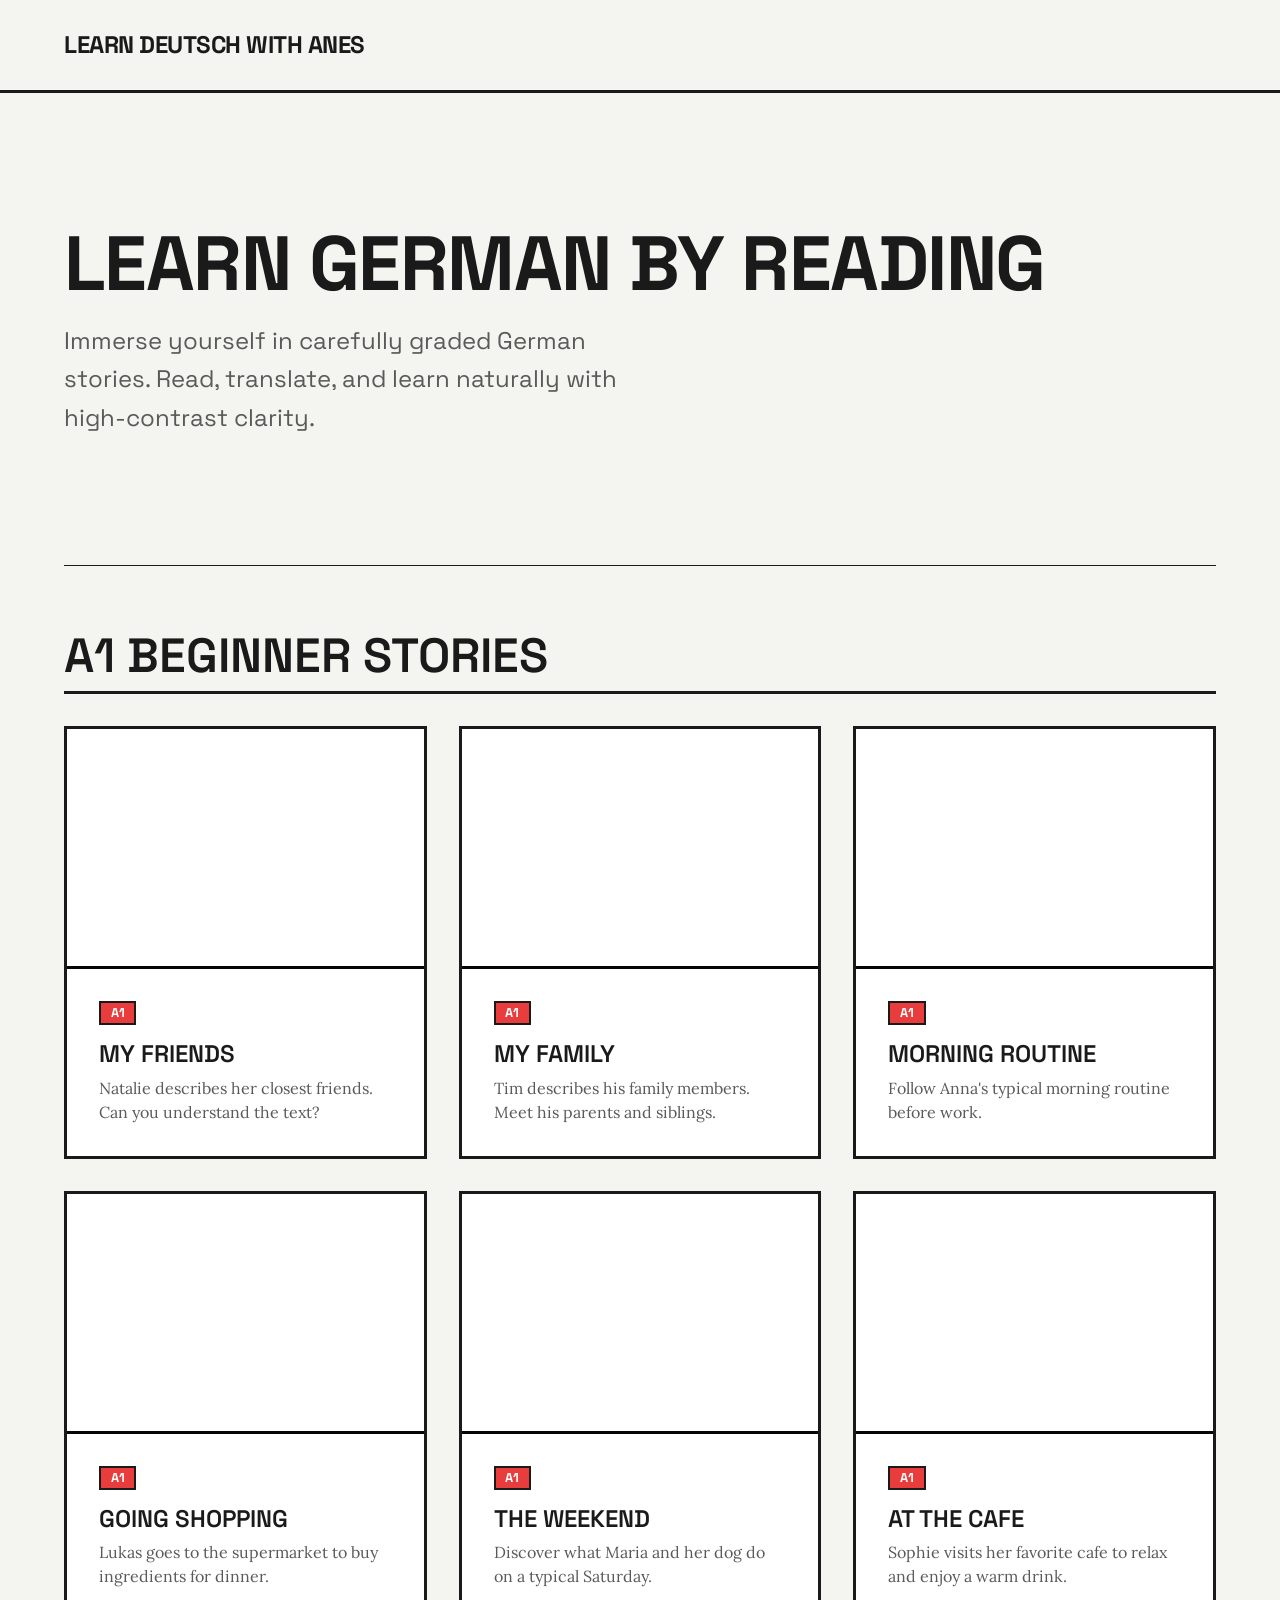
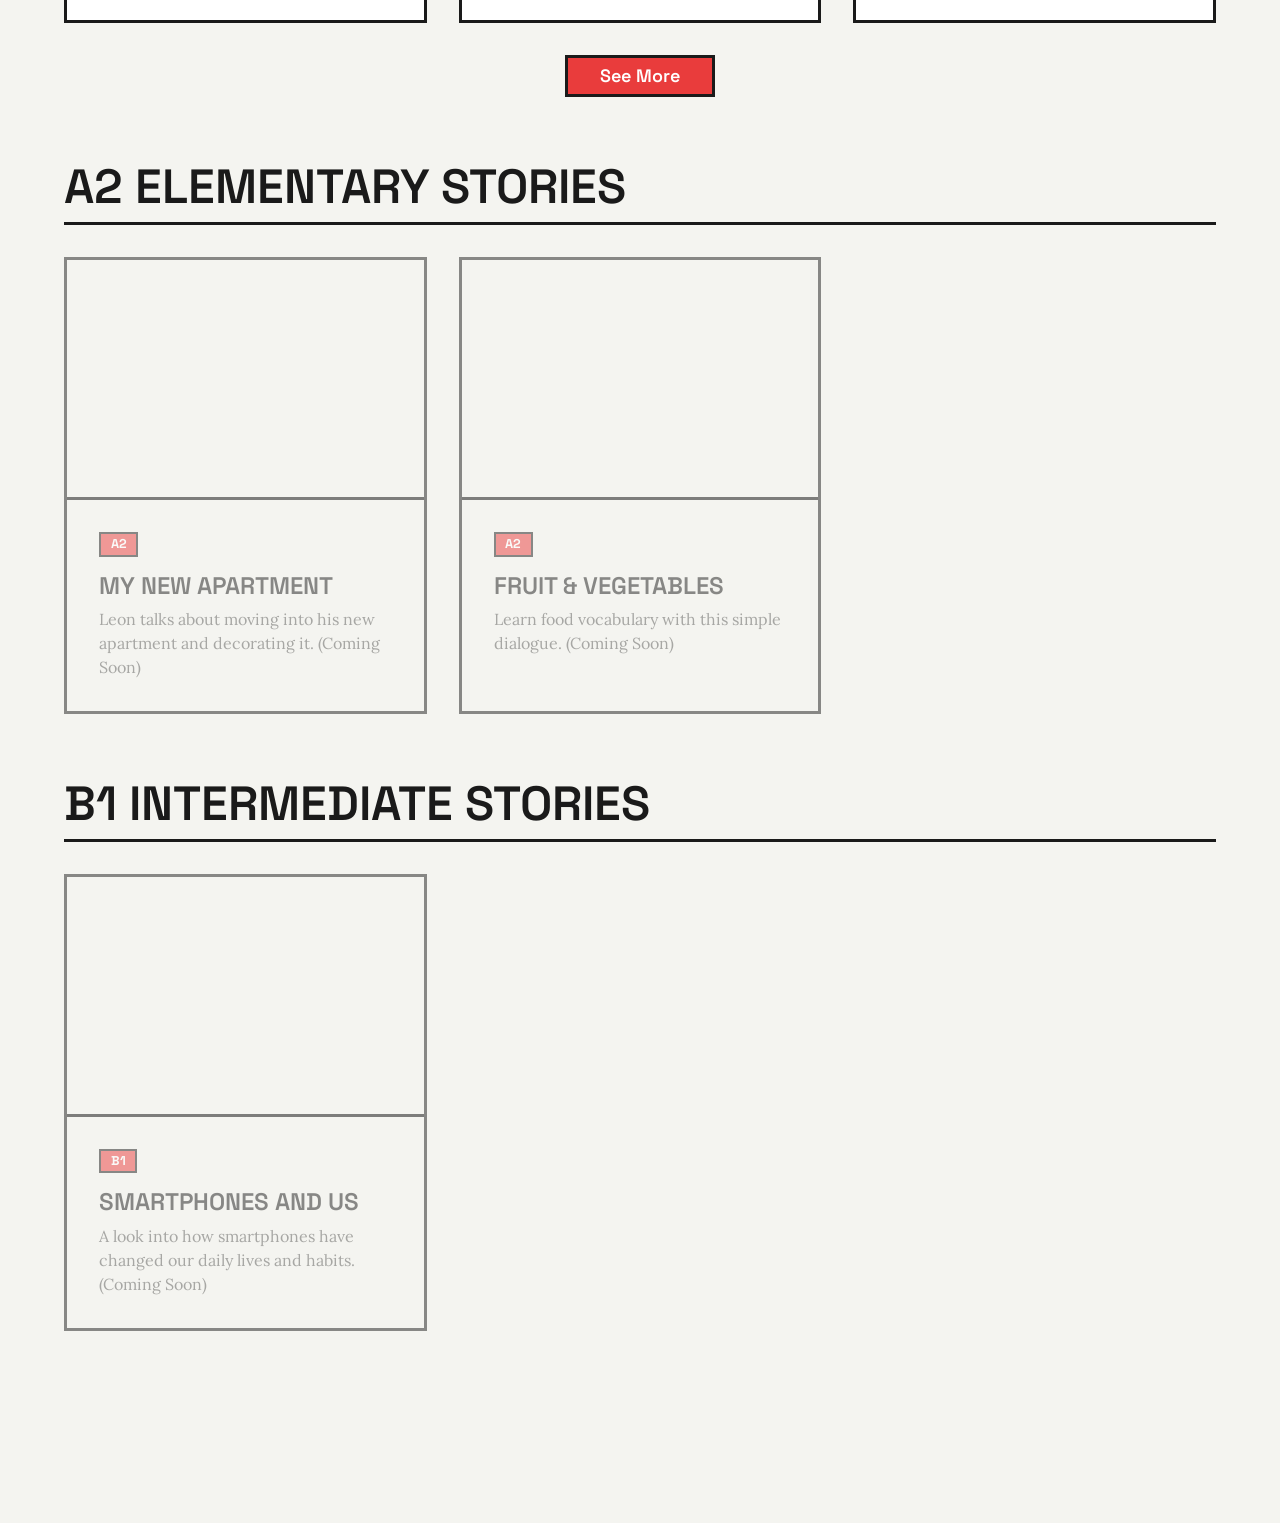
==== index.html @ e1761f2a "Initial commit" ====
<!DOCTYPE html>
<html lang="en">

<head>
    <meta charset="UTF-8">
    <meta name="viewport" content="width=device-width, initial-scale=1.0">
    <title>Learn Deutsch With Anes - Neo-Bauhaus Reading</title>
    <link rel="stylesheet" href="css/styles.css">
</head>

<body>
    <nav class="navbar">
        <a href="index.html" class="brand-logo">Learn Deutsch With Anes</a>
        <div class="nav-links">
            <!-- PDF button removed -->
        </div>
    </nav>

    <main>
        <section class="hero">
            <h1>Learn German by Reading</h1>
            <p>Immerse yourself in carefully graded German stories. Read, translate, and learn naturally with
                high-contrast clarity.</p>
        </section>

        <!-- Categories will be dynamically injected here by home.js -->
        <div id="categories-container"></div>
    </main>

    <script src="js/data.js"></script>
    <script src="js/home.js"></script>
</body>

</html>
---- css/styles.css ----
@import url('https://fonts.googleapis.com/css2?family=Lora:ital,wght@0,400;0,600;1,400&family=Space+Grotesk:wght@400;600;700&display=swap');

:root {
    /* Color System */
    --base: #F4F4F0;
    --text-primary: #1A1A1A;
    --text-secondary: #5A5A58;
    --accent: #E93C3C;
    --accent-hover: #1A1A1A;
    --surface: #FFFFFF;
    --border-dark: #1A1A1A;

    /* Variables for Quiz Results */
    --correct-bg: #E8F5E9;
    --correct-text: #2E7D32;
    --wrong-bg: #FFEBEE;
    --wrong-text: #C62828;

    /* Grid & Spacing */
    --space-xs: 0.5rem;
    --space-sm: 1rem;
    --space-md: 2rem;
    --space-lg: 4rem;
    --space-xl: 8rem;

    /* Borders */
    --border-thick: 3px solid var(--border-dark);
    --border-thin: 1px solid var(--border-dark);

    /* Transitions */
    --transition-snappy: all 0.2s cubic-bezier(0.2, 0, 0, 1);
}

/* Reset & Normalize */
* {
    margin: 0;
    padding: 0;
    box-sizing: border-box;
}

body {
    background-color: var(--base);
    color: var(--text-primary);
    font-family: 'Lora', serif;
    font-size: 1.125rem;
    line-height: 1.6;
    overflow-x: hidden;
}

/* Typography Overrides */
h1,
h2,
h3,
h4,
h5,
h6,
.brand-logo,
.badge,
.btn,
.nav-links {
    font-family: 'Space Grotesk', sans-serif;
    line-height: 1.1;
}

h1 {
    font-size: clamp(3rem, 6vw, 5rem);
    font-weight: 700;
    letter-spacing: -0.02em;
    margin-bottom: var(--space-sm);
    text-transform: uppercase;
}

h2 {
    font-size: clamp(2rem, 4vw, 3rem);
    font-weight: 600;
    border-bottom: var(--border-thick);
    padding-bottom: var(--space-xs);
    margin-bottom: var(--space-md);
    text-transform: uppercase;
}

h3 {
    font-size: 1.5rem;
    font-weight: 600;
    text-transform: uppercase;
}

p {
    color: var(--text-secondary);
}

a {
    color: inherit;
    text-decoration: none;
}

/* Layout & Structure */
.navbar {
    display: flex;
    justify-content: space-between;
    align-items: center;
    padding: var(--space-md) 5%;
    border-bottom: var(--border-thick);
    background: var(--base);
    position: sticky;
    top: 0;
    z-index: 100;
}

.brand-logo {
    font-family: 'Space Grotesk', sans-serif !important;
    font-size: 1.5rem;
    font-weight: 700;
    letter-spacing: -0.5px;
    text-transform: uppercase;
}

.nav-links {
    display: flex;
    gap: var(--space-sm);
    align-items: center;
}

.nav-links a {
    font-family: 'Space Grotesk', sans-serif !important;
    font-weight: 600;
    font-size: 1rem;
    text-transform: uppercase;
    transition: var(--transition-snappy);
    position: relative;
}

.nav-links a:hover {
    color: var(--accent);
}

main {
    max-width: 1400px;
    margin: 0 auto;
    padding: 0 5% var(--space-xl);
}

/* Hero Section */
.hero {
    padding: var(--space-xl) 0;
    border-bottom: var(--border-thin);
    margin-bottom: var(--space-lg);
}

.hero p {
    font-size: 1.5rem;
    max-width: 600px;
    font-family: 'Space Grotesk', sans-serif;
}

/* Story Grid & Cards */
.story-category {
    margin-bottom: var(--space-lg);
}

.story-grid {
    display: grid;
    grid-template-columns: repeat(auto-fill, minmax(320px, 1fr));
    gap: var(--space-md);
}

.story-card {
    background: var(--surface);
    border: var(--border-thick);
    position: relative;
    transition: var(--transition-snappy);
    display: flex;
    flex-direction: column;
}

.story-card:hover {
    transform: translate(-4px, -4px);
    box-shadow: 8px 8px 0px var(--border-dark);
}

.story-card.disabled {
    pointer-events: none;
    opacity: 0.5;
    background: var(--base);
}

.story-image {
    width: 100%;
    height: 240px;
    background-size: cover;
    background-position: center;
    border-bottom: var(--border-thick);
    filter: grayscale(100%) contrast(1.2);
    transition: var(--transition-snappy);
}

.story-card:hover .story-image {
    filter: grayscale(0%) contrast(1);
}

.story-info {
    padding: var(--space-md);
    flex-grow: 1;
    display: flex;
    flex-direction: column;
}

.badge {
    background: var(--accent);
    color: var(--surface);
    padding: 0.2rem 0.6rem;
    font-size: 0.8rem;
    font-weight: 700;
    align-self: flex-start;
    margin-bottom: var(--space-sm);
    border: 2px solid var(--border-dark);
}

.story-info h3 {
    margin-bottom: var(--space-xs);
}

.story-info p {
    font-family: 'Lora', serif;
    font-size: 1rem;
    line-height: 1.5;
}

/* Button Styles */
.btn {
    display: inline-block;
    padding: var(--space-xs) var(--space-md);
    font-weight: 600;
    color: var(--surface);
    background-color: var(--accent);
    border: var(--border-thick);
    transition: var(--transition-snappy);
    cursor: pointer;
}

.btn:hover {
    background-color: var(--accent-hover);
    transform: translate(-2px, -2px);
    box-shadow: 4px 4px 0px var(--border-dark);
}

.btn-outline {
    background-color: transparent;
    color: var(--border-dark);
}

.btn-outline:hover {
    background-color: var(--border-dark);
    color: var(--surface);
}

.see-more-container {
    text-align: center;
    margin-top: var(--space-md);
}

/* Story Detail Page View */
.story-container {
    max-width: 800px;
    margin: var(--space-lg) auto;
}

.story-header {
    text-align: center;
    margin-bottom: var(--space-lg);
}

.story-header .badge {
    margin: 0 auto var(--space-sm);
    display: inline-block;
}

.story-content {
    font-size: 1.25rem;
    line-height: 1.8;
    color: var(--text-primary);
    background: var(--surface);
    padding: var(--space-lg);
    border: var(--border-thick);
    box-shadow: 8px 8px 0px var(--border-dark);
    margin-bottom: var(--space-lg);
}

.story-content p {
    margin-bottom: var(--space-md);
    font-size: inherit;
    color: inherit;
    position: relative;
}

.story-content p:last-child {
    margin-bottom: 0;
}

/* Interactive Translation Styling */
.translatable {
    cursor: pointer;
    background-image: linear-gradient(to right, var(--text-primary) 50%, rgba(255, 255, 255, 0) 0%);
    background-position: bottom;
    background-size: 6px 2px;
    background-repeat: repeat-x;
    transition: var(--transition-snappy);
    user-select: none;
    -webkit-tap-highlight-color: transparent;
}

.translatable:hover {
    background-color: rgba(233, 60, 60, 0.1);
}

/* Tooltip Redesign */
.translation-tooltip {
    position: absolute;
    background: var(--border-dark);
    color: var(--surface);
    font-family: 'Space Grotesk', sans-serif;
    padding: 0.8rem 1.2rem;
    font-size: 1rem;
    line-height: 1.4;
    border: 2px solid var(--accent);
    z-index: 1000;
    max-width: 320px;
    opacity: 0;
    pointer-events: none;
    transition: opacity 0.15s;
}

.translation-tooltip.visible {
    opacity: 1;
}

.translation-tooltip::after {
    content: '';
    position: absolute;
    top: 100%;
    left: 50%;
    margin-left: -8px;
    border-width: 8px;
    border-style: solid;
    border-color: var(--accent) transparent transparent transparent;
}

/* Loading Dots */
.loading-dots:after {
    content: '.';
    animation: dots 1.5s steps(5, end) infinite;
}

@keyframes dots {

    0%,
    20% {
        color: rgba(0, 0, 0, 0);
        text-shadow: .25em 0 0 rgba(0, 0, 0, 0), .5em 0 0 rgba(0, 0, 0, 0);
    }

    40% {
        color: white;
        text-shadow: .25em 0 0 rgba(0, 0, 0, 0), .5em 0 0 rgba(0, 0, 0, 0);
    }

    60% {
        text-shadow: .25em 0 0 white, .5em 0 0 rgba(0, 0, 0, 0);
    }

    80%,
    100% {
        text-shadow: .25em 0 0 white, .5em 0 0 white;
    }
}

/* Interactive Sections (Quiz & Vocab) */
.interactive-section {
    margin-top: var(--space-xl);
    display: none;
}

.interactive-section h2 {
    font-size: 2rem;
    text-align: left;
    border-bottom: var(--border-thin);
    margin-bottom: var(--space-md);
}

/* Quiz UI Restyle */
.quiz-section {
    max-width: 800px;
}

.quiz-card {
    background: var(--surface);
    padding: var(--space-md);
    border: var(--border-thick);
    margin-bottom: var(--space-md);
}

.quiz-question {
    font-family: 'Space Grotesk', sans-serif;
    font-size: 1.25rem;
    font-weight: 600;
    margin-bottom: var(--space-sm);
}

.quiz-options {
    display: grid;
    gap: var(--space-xs);
}

.quiz-option {
    font-family: 'Lora', serif;
    padding: 1rem 1.5rem;
    border: var(--border-thin);
    background: transparent;
    font-size: 1rem;
    text-align: left;
    cursor: pointer;
    transition: var(--transition-snappy);
    color: var(--text-primary);
}

.quiz-option:hover:not(:disabled) {
    background: var(--text-primary);
    color: var(--surface);
}

.quiz-option.correct {
    background: var(--correct-bg);
    border-color: var(--correct-text);
    color: var(--correct-text);
    font-weight: 700;
}

.quiz-option.wrong {
    background: var(--wrong-bg);
    border-color: var(--wrong-text);
    color: var(--wrong-text);
}

.quiz-feedback {
    margin-top: var(--space-sm);
    padding: var(--space-sm);
    font-family: 'Space Grotesk', sans-serif;
    font-weight: 600;
    display: none;
    border: 2px solid transparent;
}

.quiz-feedback.success {
    display: block;
    background: var(--correct-bg);
    color: var(--correct-text);
    border-color: var(--correct-text);
}

.quiz-feedback.error {
    display: block;
    background: var(--wrong-bg);
    color: var(--wrong-text);
    border-color: var(--wrong-text);
}

/* Vocabulary Grid */
.vocab-grid {
    display: grid;
    grid-template-columns: repeat(auto-fill, minmax(280px, 1fr));
    gap: var(--space-sm);
}

.vocab-item {
    display: flex;
    justify-content: space-between;
    padding: var(--space-sm);
    background: var(--surface);
    border: var(--border-thick);
    transition: var(--transition-snappy);
    font-family: 'Space Grotesk', sans-serif;
}

.vocab-item:hover {
    transform: translate(-2px, -2px);
    box-shadow: 2px 2px 0px var(--border-dark);
}

.vocab-de {
    font-weight: 700;
    color: var(--text-primary);
}

.vocab-en {
    color: var(--text-secondary);
}

/* Animations */
@keyframes fadeIn {
    from {
        opacity: 0;
        transform: translateY(10px);
    }

    to {
        opacity: 1;
        transform: translateY(0);
    }
}

.fade-in {
    animation: fadeIn 0.4s ease-out forwards;
}

/* Responsive */
@media (max-width: 768px) {
    h1 {
        font-size: 2.5rem;
    }

    .story-content {
        padding: var(--space-md);
    }
}

/* Print Styles */
@media print {
    body {
        background-color: #fff;
    }

    .navbar,
    .quiz-section,
    .vocabulary-section,
    .translation-tooltip,
    .btn {
        display: none !important;
    }

    .story-container {
        margin: 0rem auto;
        max-width: none;
        box-shadow: none;
        border: none;
    }

    h1 {
        font-size: 24pt;
        margin-top: 0;
    }

    .story-content {
        font-size: 14pt;
        line-height: 1.6;
        box-shadow: none;
        border: none;
        padding: 0;
    }

    .translatable {
        background-image: none;
    }
}
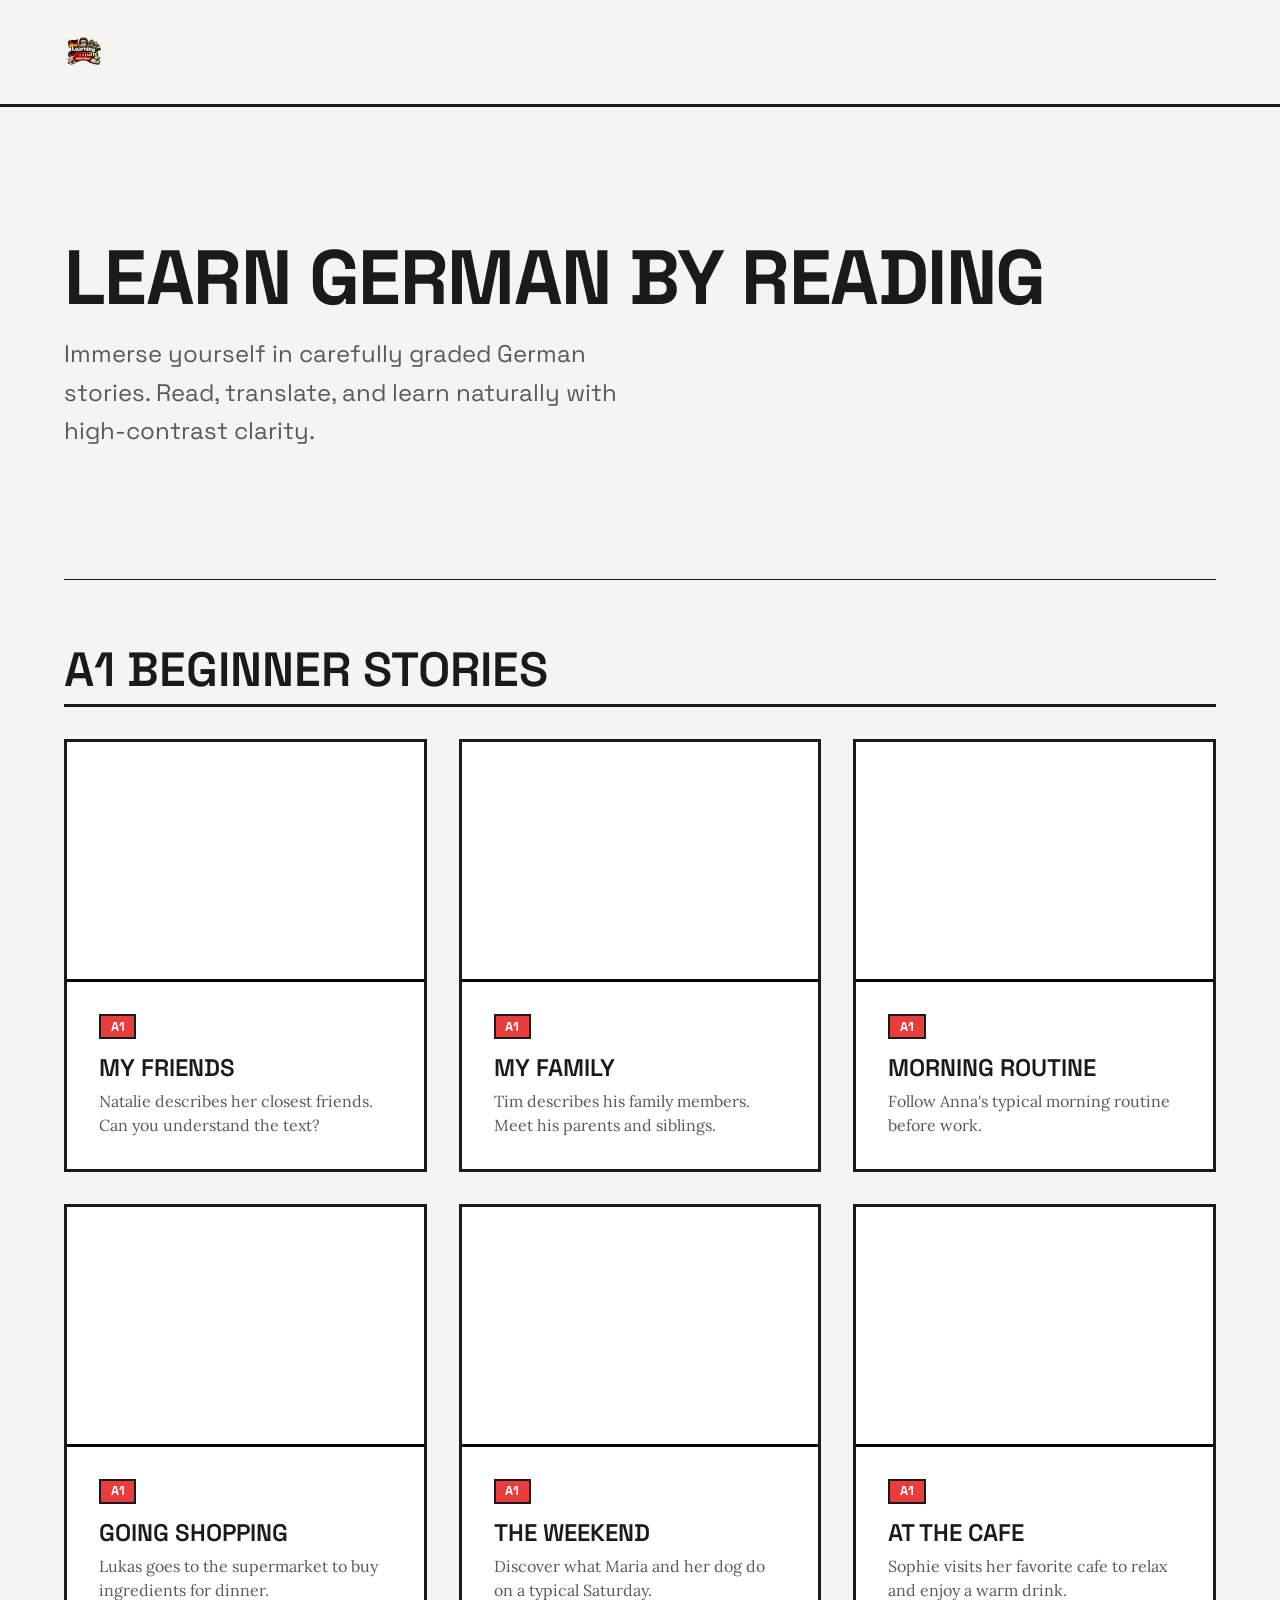
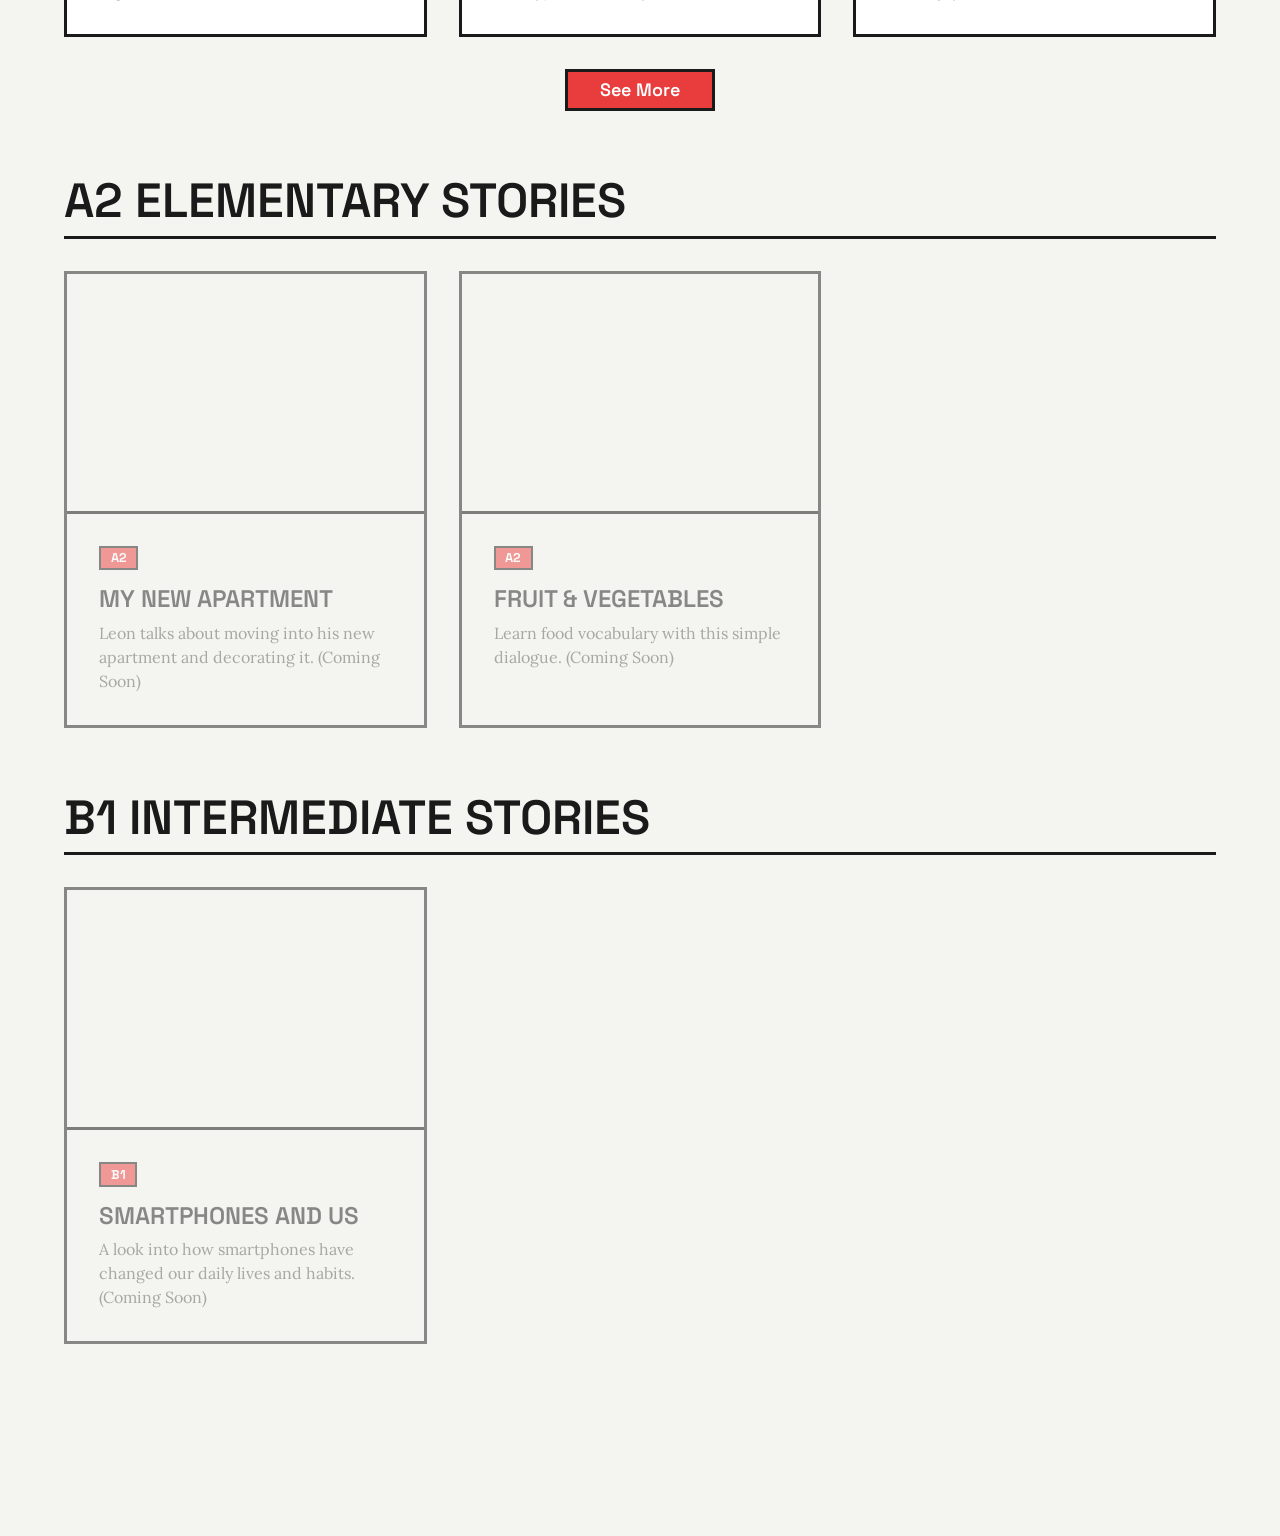
==== commit c66236a4: "Add logo as favicon and navbar logo" ====
--- a/index.html
+++ b/index.html
@@ -5,14 +5,16 @@
     <meta charset="UTF-8">
     <meta name="viewport" content="width=device-width, initial-scale=1.0">
     <title>Learn Deutsch With Anes - Neo-Bauhaus Reading</title>
+    <link rel="icon" type="image/png" href="Pics/Logo.png">
     <link rel="stylesheet" href="css/styles.css">
 </head>
 
 <body>
     <nav class="navbar">
-        <a href="index.html" class="brand-logo">Learn Deutsch With Anes</a>
+        <a href="index.html" class="brand-logo">
+            <img src="Pics/Logo.png" alt="Learn Deutsch With Anes" class="logo-img">
+        </a>
         <div class="nav-links">
-            <!-- PDF button removed -->
         </div>
     </nav>
 
--- a/css/styles.css
+++ b/css/styles.css
@@ -113,6 +113,12 @@
     font-weight: 700;
     letter-spacing: -0.5px;
     text-transform: uppercase;
+}
+
+.logo-img {
+    height: 40px;
+    width: auto;
+    display: block;
 }
 
 .nav-links {
